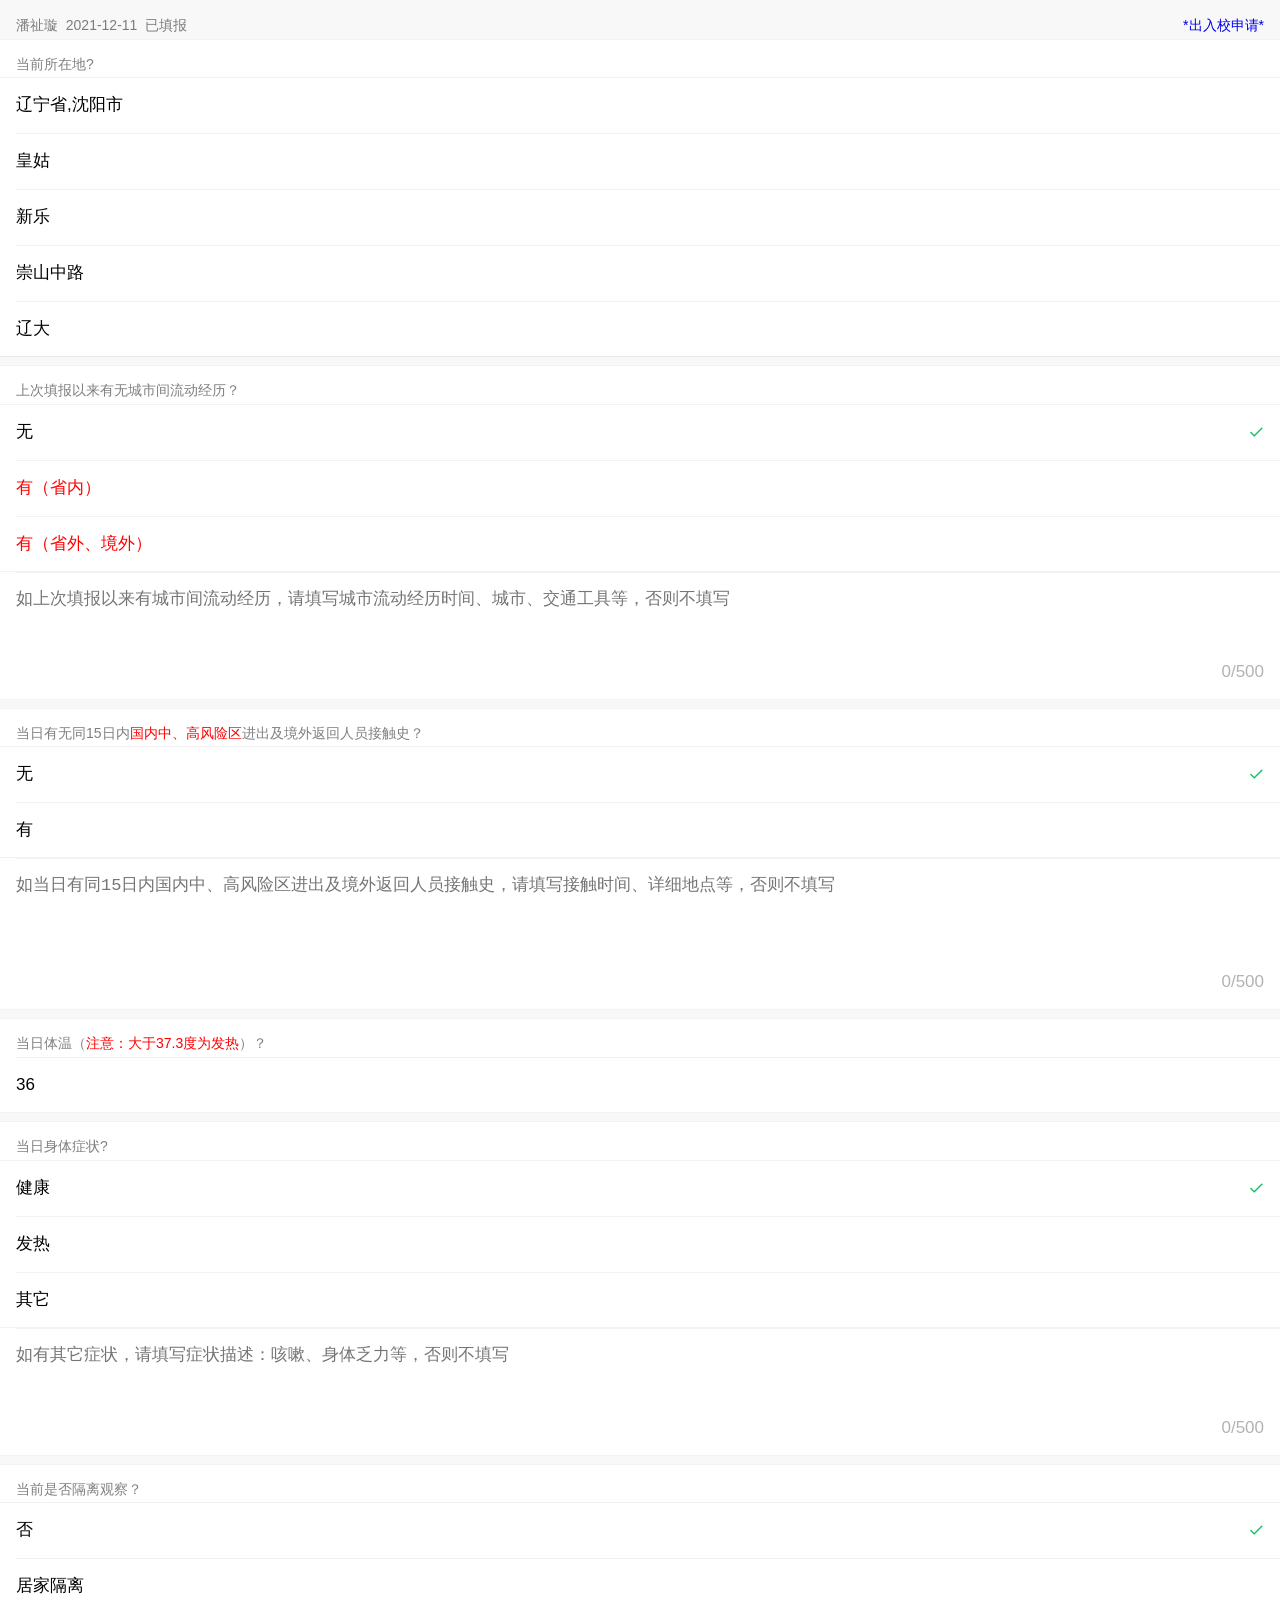
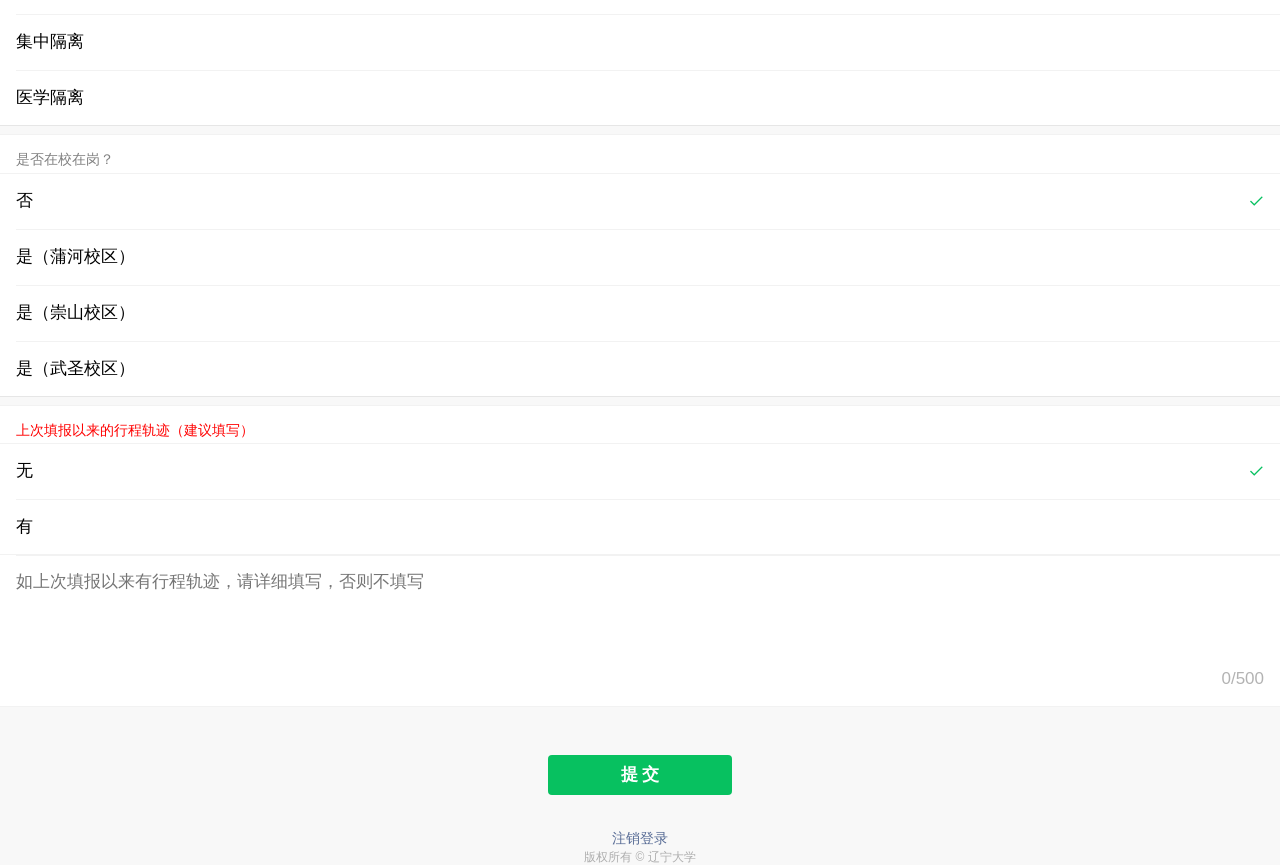
==== inputExt.html @ 820fe886 "Add files via upload" ====
<!DOCTYPE html>
<html>
<head>
<meta charset="UTF-8">
<meta http-equiv="Cache-Control" content="no-cache, no-store, must-revalidate" />
<meta http-equiv="Pragma" content="no-cache" />
<meta http-equiv="Expires" content="0" />
<meta name="viewport" content="width=device-width,initial-scale=1,user-scalable=0,viewport-fit=cover">
<title>每日填报</title>
<link rel="stylesheet" href="css/weui.min.css">
<link rel="stylesheet" href="css/app.css?v=202009140902">
<script src="js/jquery.min.js"></script>
</head>
<body ontouchstart>
<p id="bear"></p>
<div id="form">
  <form id="sub_form">
    <div class="weui-cells__title">潘祉璇&nbsp;&nbsp;2021-12-11&nbsp;&nbsp;已填报
		<a id="sq" href="javascript:outApply();" style="float:right;">*出入校申请*
      <script>
        document.getElementById("sq").onclick=function(){
            location.href="index.html"
          }
      </script>
    </a>
		
	
	
	</div>
    <div class="weui-cells weui-cells_form">
      <div class="weui-cells__title">当前所在地?</div>
      <div class="weui-cells">
        <div class="weui-cell">
          <div class="weui-cell__bd">
            <input class="weui-input" name="xszd" type="text" readonly id="cascadePickerBtn" value="辽宁省,沈阳市" required placeholder="请输入您的当前所在省市" emptyTips="请输入当前所在省市" autocomplete="off">
          </div>
          <div class="weui-cell__ft"> <i class="weui-icon-warn"></i> </div>
        </div>
		
		<div class="weui-cell">
          <div class="weui-cell__bd">
            <input class="weui-input" name="xszq" type="text" id="xszxq"  value="皇姑"  required placeholder="县（区）" emptyTips="请输入您的当前所在县（区）" autocomplete="off">
          </div>
		  <div class="weui-cell__ft"> <i class="weui-icon-warn"></i> </div>
        </div>
		<div class="weui-cell">
          <div class="weui-cell__bd">
            <input class="weui-input" name="xszjd" type="text" id="xszjd"  value="新乐"  required placeholder="街道（乡镇）" emptyTips="请输入您的当前所在街道（乡镇）" autocomplete="off">
          </div>
		  <div class="weui-cell__ft"> <i class="weui-icon-warn"></i> </div>
        </div>
		<div class="weui-cell">
          <div class="weui-cell__bd">
            <input class="weui-input" name="xszsq" type="text" id="xszsq"  value="崇山中路"  required placeholder="社区（村）" emptyTips="请输入您的当前所在社区（村）" autocomplete="off">
          </div>
		  <div class="weui-cell__ft"> <i class="weui-icon-warn"></i> </div>
        </div>
		<div class="weui-cell">
          <div class="weui-cell__bd">
            <input class="weui-input" name="jtdz" type="text" id="jtdz"  value="辽大"  required placeholder="详细地址" emptyTips="请输入您的详细地址" autocomplete="off">
          </div>
		  <div class="weui-cell__ft"> <i class="weui-icon-warn"></i> </div>
        </div>
      </div>
    </div>
    <div class="weui-cells weui-cells_form">
      <div class="weui-cells__title">上次填报以来有无城市间流动经历？</div>
      <div class="weui-cells weui-cells_radio">
        <label class="weui-cell weui-check__label" for="r1">
        <div class="weui-cell__bd">无</div>
        <div class="weui-cell__ft">
          <input type="radio" required class="weui-check" name="csld"  checked='checked'  value="无" id="r1" tips="请选择上次填报以来有无城市间流动经历"    onclick="document.getElementById('csldxx').removeAttribute('required');document.getElementById('csldxxdiv').classList.remove('weui-cell_warn');document.getElementById('csldxx').value=''">
          <span class="weui-icon-checked"></span> </div>
        </label>
		<label class="weui-cell weui-check__label" for="r31">
        <div class="weui-cell__bd"><font color=red>有（省内）</font></div>
        <div class="weui-cell__ft">
          <input type="radio" name="csld"  class="weui-check" value="有（省内）" id="r31"  onclick="document.getElementById('csldxx').setAttribute('required','');">
          <span class="weui-icon-checked"></span> </div>
        </label>
        <label class="weui-cell weui-check__label" for="r2">
        <div class="weui-cell__bd"><font color=red>有（省外、境外）</font></div>
        <div class="weui-cell__ft">
          <input type="radio" name="csld"  class="weui-check" value="有（其它情况）" id="r2"  onclick="document.getElementById('csldxx').setAttribute('required','');">
          <span class="weui-icon-checked"></span> </div>
        </label>
      </div>
	  <div class="weui-cell " id="csldxxdiv">
          <div class="weui-cell__bd">
            <textarea class="weui-textarea"  placeholder="如上次填报以来有城市间流动经历，请填写城市流动经历时间、城市、交通工具等，否则不填写" name="csldxx" id="csldxx" rows="3" autocomplete="off" onclick="document.getElementById('csldxxdiv').classList.remove('weui-cell_warn');"></textarea>
            <div class="weui-textarea-counter"><span>0</span>/500</div>
          </div>
        </div>
    </div>
    <div class="weui-cells weui-cells_form">
      <div class="weui-cells__title">当日有无同15日内<font color=red>国内中、高风险区</font>进出及境外返回人员接触史？</div>
      <div class="weui-cells weui-cells_radio">
        <label class="weui-cell weui-check__label" for="r3">
        <div class="weui-cell__bd">无</div>
        <div class="weui-cell__ft">
          <input type="radio" required class="weui-check" name="hbjc" checked='checked' value="无" id="r3" tips="请选择当日有无同15日内国内中、高风险区进出及境外返回人员接触史"    onclick="document.getElementById('hbjcxx').removeAttribute('required');document.getElementById('hbjcxxdiv').classList.remove('weui-cell_warn');document.getElementById('hbjcxx').value=''">
          <span class="weui-icon-checked"></span> </div>
        </label>
        <label class="weui-cell weui-check__label" for="r4">
        <div class="weui-cell__bd">有</div>
        <div class="weui-cell__ft">
          <input type="radio" name="hbjc"  class="weui-check" value="有" id="r4"   onclick="document.getElementById('hbjcxx').setAttribute('required','');">
          <span class="weui-icon-checked"></span> </div>
        </label>
      </div>
	  <div class="weui-cell " id="hbjcxxdiv">
          <div class="weui-cell__bd">
            <textarea class="weui-textarea"   placeholder="如当日有同15日内国内中、高风险区进出及境外返回人员接触史，请填写接触时间、详细地点等，否则不填写" name="hbjcxx" id="hbjcxx" rows="4" autocomplete="off"  onclick="document.getElementById('hbjcxxdiv').classList.remove('weui-cell_warn');"></textarea>
            <div class="weui-textarea-counter"><span>0</span>/500</div>
          </div>
        </div>
    </div>
    
	<div class="weui-cells weui-cells_form">
      <div class="weui-cells__title">当日体温（<font color=red>注意：大于37.3度为发热</font>）？</div>
	 <div class="weui-cell">
          <div class="weui-cell__bd">
            <input class="weui-input" name="drtw" type="text" id="drtw"  value="36"  required pattern="((^3[5-9])(\.\d+)?|^(40)(\.0+)?)$" placeholder="请输入当日体温数字，例如36.5" emptyTips="请输入当日体温数字" notmatchtips="请用35~40之间纯数字填写" autocomplete="off">
          </div>
		  <div class="weui-cell__ft"> <i class="weui-icon-warn"></i> </div>
        </div>
    </div>
	
    <div class="weui-cells weui-cells_form">
      <div class="weui-cells__title">当日身体症状?</div>
      <div class="weui-cells weui-cells_radio">
        <label class="weui-cell weui-check__label" for="r8">
        <div class="weui-cell__bd">健康</div>
        <div class="weui-cell__ft">
          <input type="radio" required class="weui-check" name="fyzz"  checked='checked'  value="健康" id="r8" tips="请选择当日身体症状"    onclick="document.getElementById('fyzzxx').removeAttribute('required');document.getElementById('fyzzxxdiv').classList.remove('weui-cell_warn');document.getElementById('fyzzxx').value=''">
          <span class="weui-icon-checked"></span> </div>
        </label>
        <label class="weui-cell weui-check__label" for="r9">
        <div class="weui-cell__bd">发热</div>
        <div class="weui-cell__ft">
          <input type="radio" name="fyzz"  class="weui-check" value="发热" id="r9"    onclick="document.getElementById('fyzzxx').removeAttribute('required');document.getElementById('fyzzxxdiv').classList.remove('weui-cell_warn');document.getElementById('fyzzxx').value=''">
          <span class="weui-icon-checked"></span> </div>
        </label>
		<label class="weui-cell weui-check__label" for="r13">
        <div class="weui-cell__bd">其它</div>
        <div class="weui-cell__ft">
          <input type="radio" name="fyzz"  class="weui-check" value="其它" id="r13"   onclick="document.getElementById('fyzzxx').setAttribute('required','');">
          <span class="weui-icon-checked"></span> </div>
        </label>
      </div>
	  <div class="weui-cell " id="fyzzxxdiv">
          <div class="weui-cell__bd">
            <textarea class="weui-textarea"    placeholder="如有其它症状，请填写症状描述：咳嗽、身体乏力等，否则不填写" name="fyzzxx" id="fyzzxx" rows="3" autocomplete="off"  onclick="document.getElementById('fyzzxxdiv').classList.remove('weui-cell_warn');"></textarea>
            <div class="weui-textarea-counter"><span>0</span>/500</div>
          </div>
        </div>
    </div>
	<div class="weui-cells weui-cells_form">
      <div class="weui-cells__title">当前是否隔离观察？</div>
      <div class="weui-cells weui-cells_radio">
        <label class="weui-cell weui-check__label" for="r10">
        <div class="weui-cell__bd">否</div>
        <div class="weui-cell__ft">
          <input type="radio" required class="weui-check" name="glzt"  checked='checked'  value="否" id="r10" tips="请选择当前是否隔离观察">
          <span class="weui-icon-checked"></span> </div>
        </label>
		<label class="weui-cell weui-check__label" for="r12">
        <div class="weui-cell__bd">居家隔离</div>
        <div class="weui-cell__ft">
          <input type="radio" name="glzt" class="weui-check"  value="居家隔离" id="r12">
          <span class="weui-icon-checked"></span> </div>
        </label>
		<label class="weui-cell weui-check__label" for="r19">
        <div class="weui-cell__bd">集中隔离</div>
        <div class="weui-cell__ft">
          <input type="radio" name="glzt" class="weui-check"  value="集中隔离" id="r19">
          <span class="weui-icon-checked"></span> </div>
        </label>
        <label class="weui-cell weui-check__label" for="r11">
        <div class="weui-cell__bd">医学隔离</div>
        <div class="weui-cell__ft">
          <input type="radio" name="glzt" class="weui-check"   value="医学隔离" id="r11">
          <span class="weui-icon-checked"></span> </div>
        </label>
        
      </div>
    </div>
    <div class="weui-cells weui-cells_form">
      <div class="weui-cells__title">是否在校在岗？</div>
      <div class="weui-cells weui-cells_radio">
        <label class="weui-cell weui-check__label" for="r5">
        <div class="weui-cell__bd">否</div>
        <div class="weui-cell__ft">
          <input type="radio" required class="weui-check" name="zxzg" checked='checked' value="否" id="r5" tips="请选择是否在校在岗">
          <span class="weui-icon-checked"></span> </div>
        </label>
        <label class="weui-cell weui-check__label" for="r6">
        <div class="weui-cell__bd">是（蒲河校区）</div>
        <div class="weui-cell__ft">
          <input type="radio" name="zxzg"  class="weui-check" value="是（蒲河校区）" id="r6">
          <span class="weui-icon-checked"></span> </div>
        </label>
        <label class="weui-cell weui-check__label" for="r7">
        <div class="weui-cell__bd">是（崇山校区）</div>
        <div class="weui-cell__ft">
          <input type="radio" name="zxzg"  class="weui-check" value="是（崇山校区）" id="r7">
          <span class="weui-icon-checked"></span> </div>
        </label>
		<label class="weui-cell weui-check__label" for="r18">
        <div class="weui-cell__bd">是（武圣校区）</div>
        <div class="weui-cell__ft">
          <input type="radio" name="zxzg"  class="weui-check" value="是（武圣校区）" id="r18">
          <span class="weui-icon-checked"></span> </div>
        </label>
      </div>
    </div>
	
	
	<div class="weui-cells weui-cells_form">
      <div class="weui-cells__title"><font color=red>上次填报以来的行程轨迹（建议填写）</font></div>
      <div class="weui-cells weui-cells_radio">
        <label class="weui-cell weui-check__label" for="r91">
        <div class="weui-cell__bd">无</div>
        <div class="weui-cell__ft">
          <input type="radio" class="weui-check" name="xcgj" checked='checked' value="无" id="r91" onclick="document.getElementById('xcgjxx').removeAttribute('required');document.getElementById('xcgjxxdiv').classList.remove('weui-cell_warn');document.getElementById('xcgjxx').value=''">
          <span class="weui-icon-checked"></span> </div>
        </label>
        <label class="weui-cell weui-check__label" for="r92">
        <div class="weui-cell__bd">有</div>
        <div class="weui-cell__ft">
          <input type="radio" name="xcgj"  class="weui-check" value="有" id="r92" onclick="document.getElementById('xcgjxx').setAttribute('required','');">
          <span class="weui-icon-checked"></span> </div>
        </label>
      </div>
	  <div class="weui-cell " id="xcgjxxdiv">
          <div class="weui-cell__bd">
            <textarea class="weui-textarea" placeholder="如上次填报以来有行程轨迹，请详细填写，否则不填写" name="xcgjxx" id="xcgjxx" rows="4" autocomplete="off" onclick="document.getElementById('xcgjxxdiv').classList.remove('weui-cell_warn');"></textarea>
            <div class="weui-textarea-counter"><span>0</span>/500</div>
          </div>
        </div>
    </div>
	
	
	<input type="hidden" id="gdipszd" name="gdipszd">
	<input type="hidden" id="bdipszd" name="bdipszd">
	<input type="hidden" id="txipszd" name="txipszd">
    <div class="weui-btn-area" > <a id="formSubmitBtn" href="javascript:" class="weui-btn weui-btn_primary">提 交</a> </div>
	<div class="weui-btn-area" style="display:none"> <a href="isCanEnter.asp" >查看是否能生成入校通行证</a> </div>
  </form>
</div>
<br/>
<div class="weui-footer">
	<p class="weui-footer__links">
                <a href="logout.asp" class="weui-footer__link">注销登录</a>
            </p>
  <p class="weui-footer__text">版权所有 &copy; 辽宁大学</p>
</div>
<script type="text/javascript" src="js/weui.js?v=2021121120410"></script>
<script type="text/javascript" src="js/inputExt.js?v=2021121120410"></script>


</body>
</html>
---- css/app.css ----
html, body{
            height: 100%;
            background-color: #f8f8f8;
        }
        body{
            font-family: -apple-system-font, Helvetica Neue, Helvetica, sans-serif;
        }
        .item{
            padding: 10px 0;
        }
        .item__title{
            margin-bottom: 5px;
            padding-left: 15px;
            padding-right: 15px;
            color: #999;
            font-weight: normal;
            font-size: 14px;
        }
        .item__ctn{
            padding: 0 15px;
        }
        .page_feedback{
            padding: 15px;
            overflow: auto;
            background-color: #FFFFFF;
        }

        /*fix fastclick寰堥毦鐐逛腑鐨刡ug*/
        label > * { pointer-events: none; }
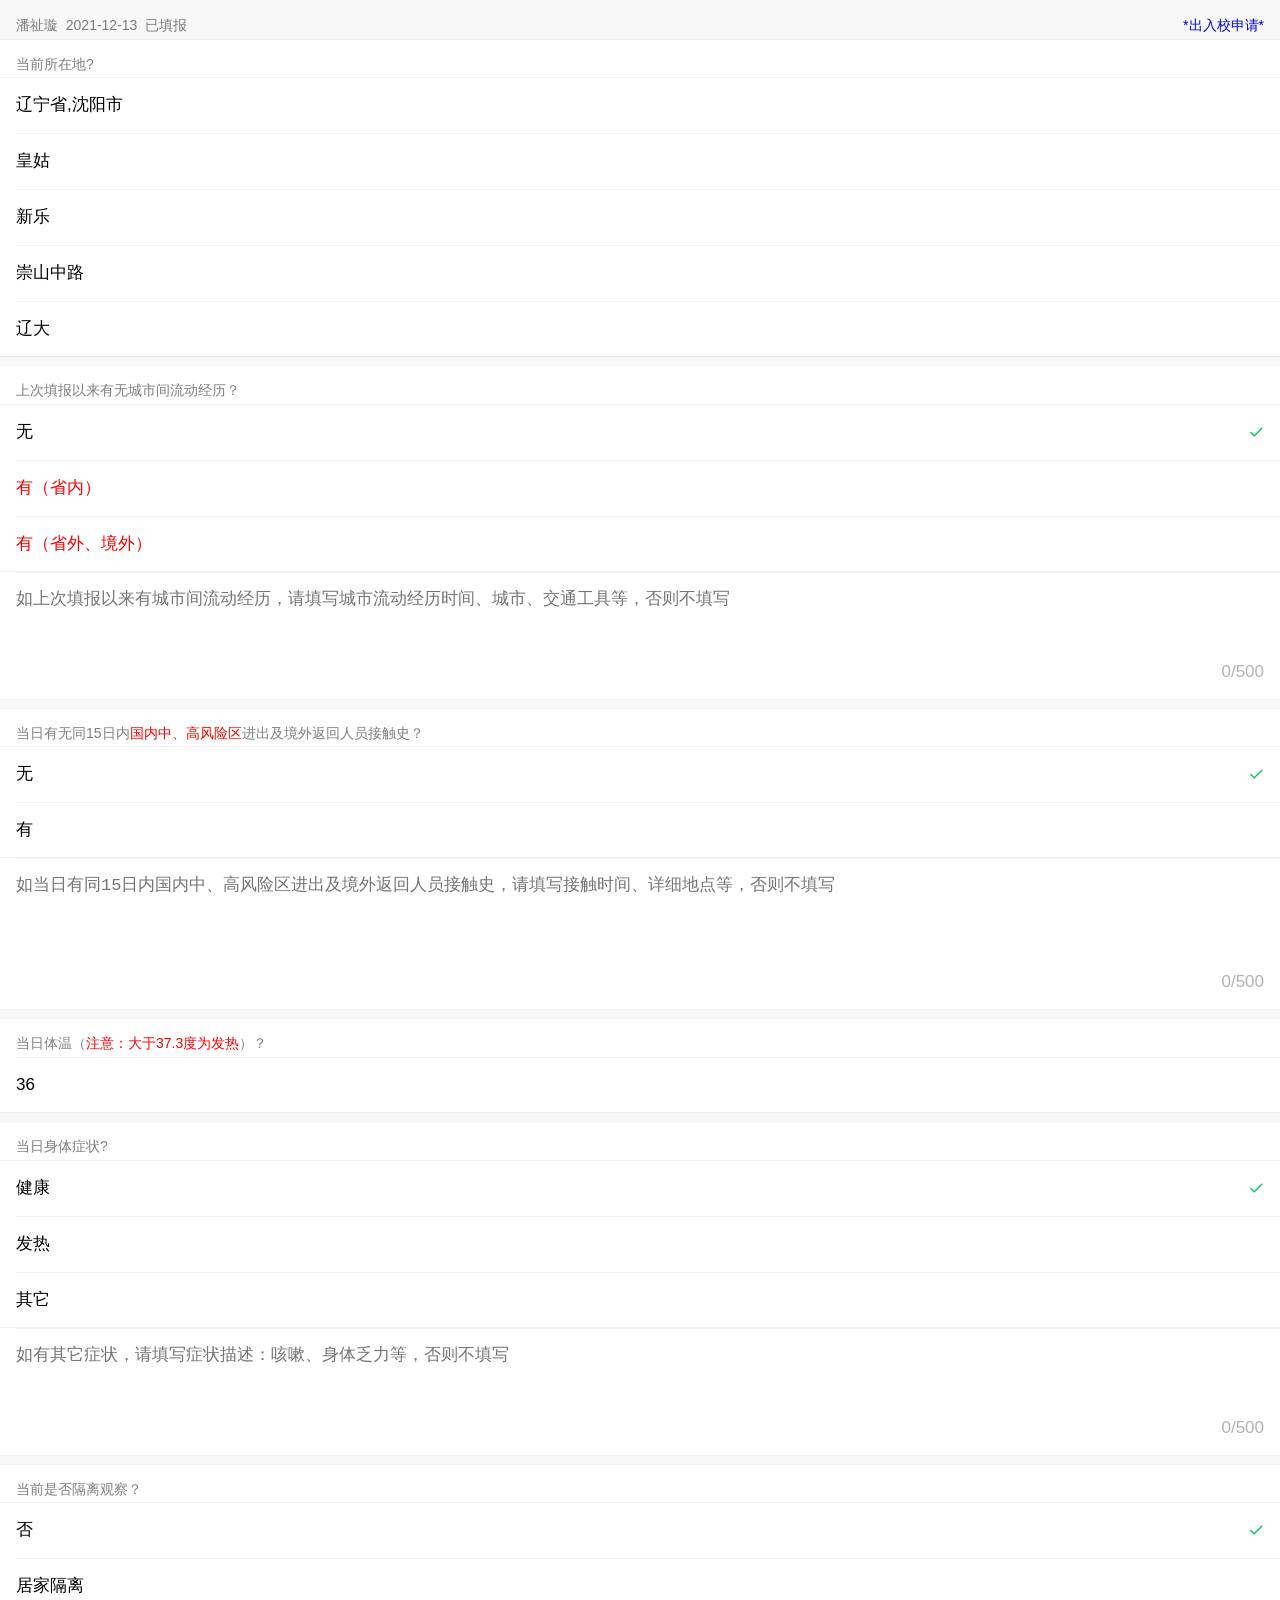
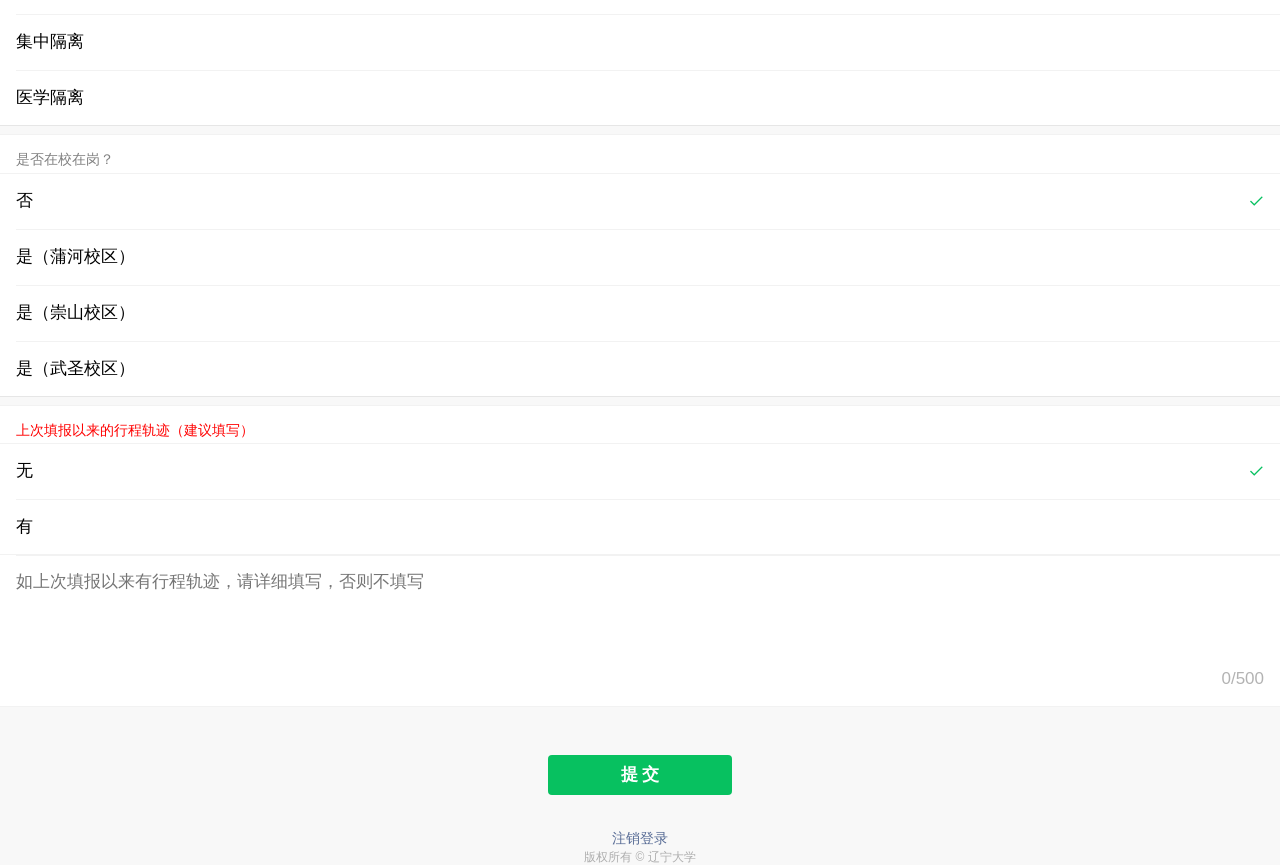
==== commit 20e978fb: "Add files via upload" ====
--- a/inputExt.html
+++ b/inputExt.html
@@ -16,14 +16,8 @@
 <p id="bear"></p>
 <div id="form">
   <form id="sub_form">
-    <div class="weui-cells__title">潘祉璇&nbsp;&nbsp;2021-12-11&nbsp;&nbsp;已填报
-		<a id="sq" href="javascript:outApply();" style="float:right;">*出入校申请*
-      <script>
-        document.getElementById("sq").onclick=function(){
-            location.href="index.html"
-          }
-      </script>
-    </a>
+    <div class="weui-cells__title">潘祉璇&nbsp;&nbsp;2021-12-13&nbsp;&nbsp;已填报
+		<a href="javascript:outApply();" style="float:right;">*出入校申请*</a>
 		
 	
 	
@@ -256,8 +250,8 @@
             </p>
   <p class="weui-footer__text">版权所有 &copy; 辽宁大学</p>
 </div>
-<script type="text/javascript" src="js/weui.js?v=2021121120410"></script>
-<script type="text/javascript" src="js/inputExt.js?v=2021121120410"></script>
+<script type="text/javascript" src="js/weui.js?v=20211213163042"></script>
+<script type="text/javascript" src="js/inputExt.js?v=20211213163042"></script>
 
 
 </body>
